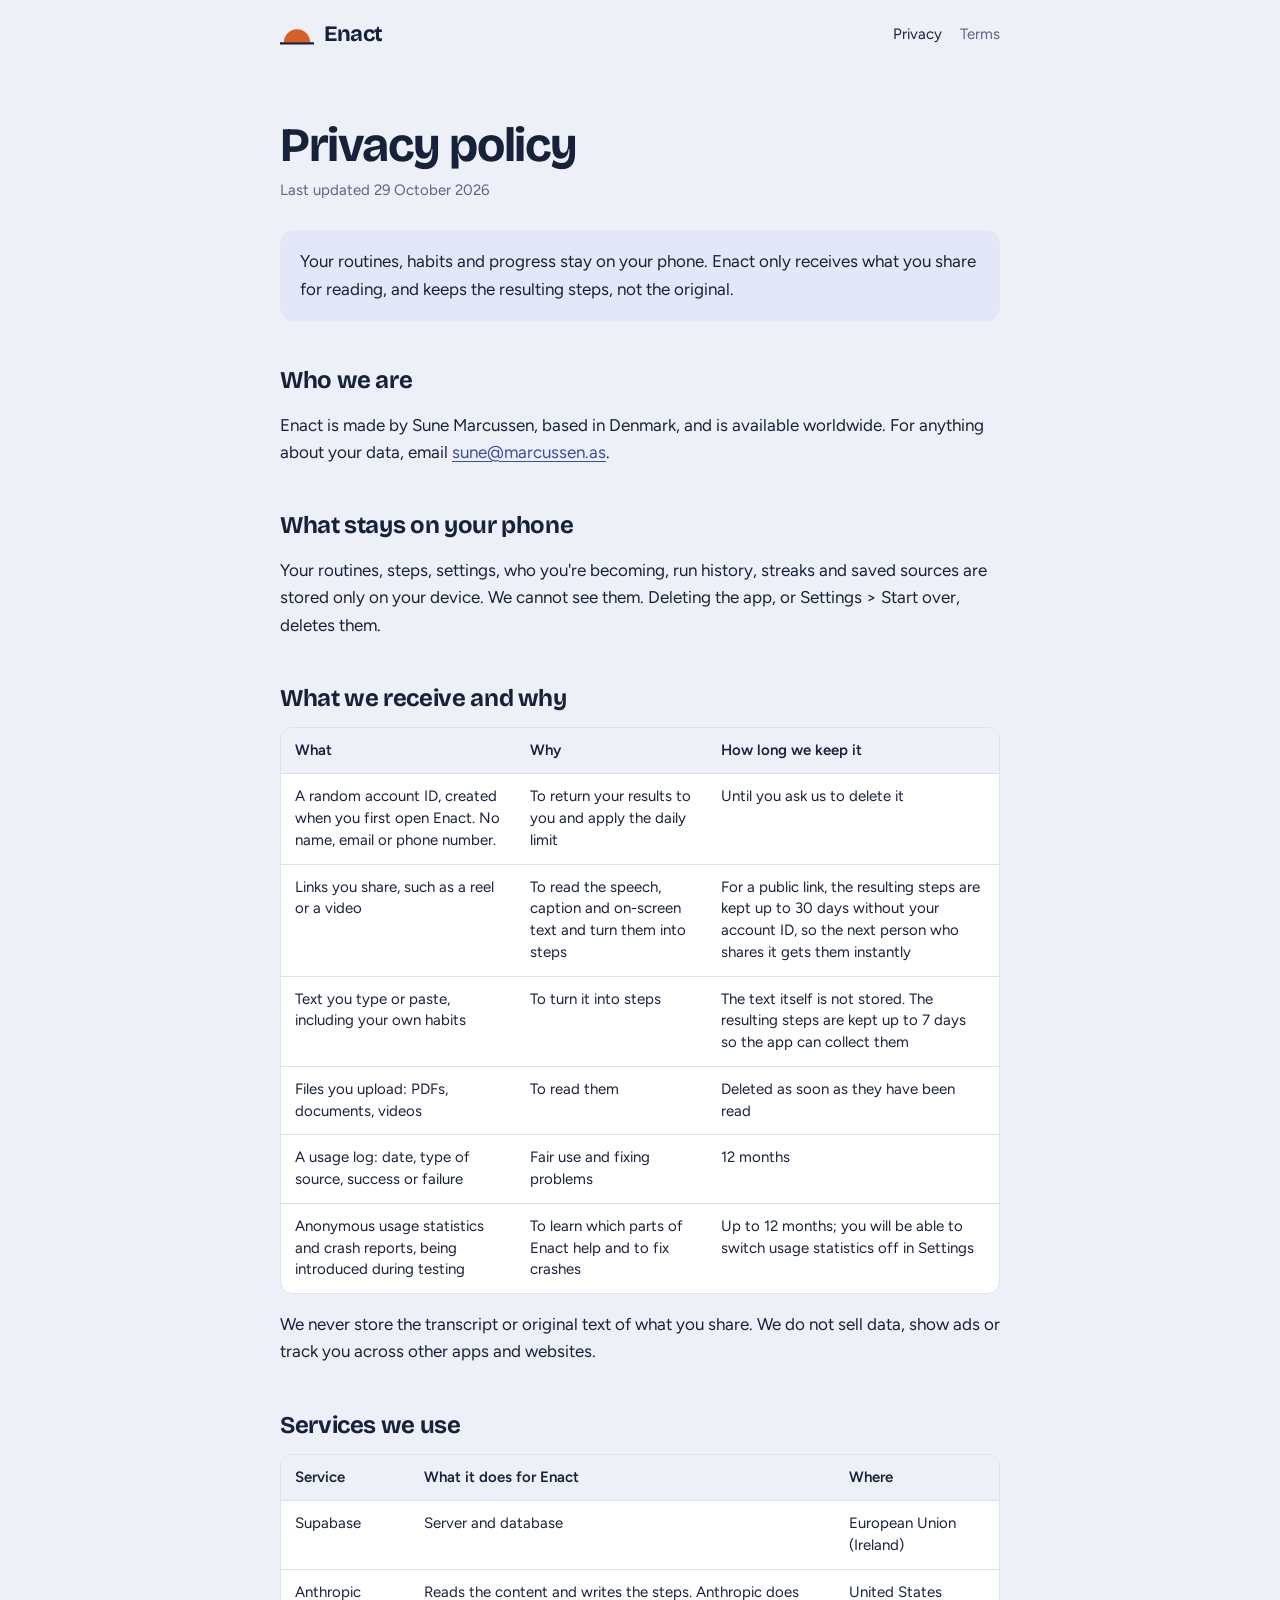
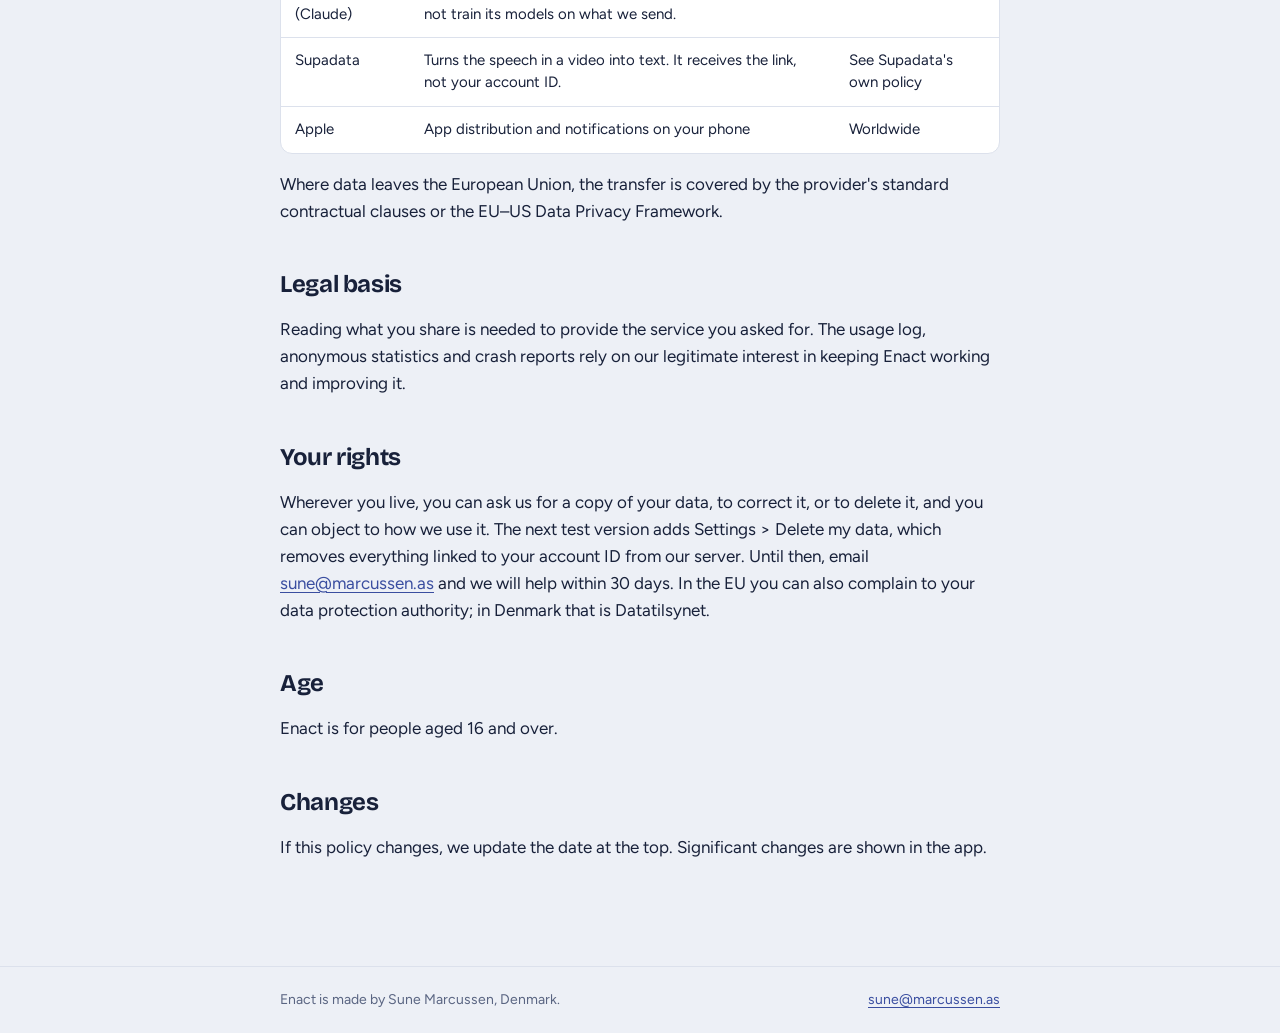
==== privacy/index.html @ b8e7b22b "enact.life: home, privacy policy, terms and health disclaimer Co-Authored-By: Claude Opus 5.5 <norep" ====
<!doctype html>
<html lang="en">
<head>
<title>Privacy policy – Enact</title>
<meta name="description" content="How Enact handles your data: routines stay on your phone.">
<meta charset="utf-8">
<meta name="viewport" content="width=device-width, initial-scale=1">
<link rel="preconnect" href="https://fonts.googleapis.com">
<link rel="preconnect" href="https://fonts.gstatic.com" crossorigin>
<link href="https://fonts.googleapis.com/css2?family=Bricolage+Grotesque:opsz,wght@12..96,700&family=Figtree:wght@400;600&display=swap" rel="stylesheet">
<link rel="stylesheet" href="/style.css">
<link rel="icon" href="data:image/svg+xml,%3Csvg xmlns='http://www.w3.org/2000/svg' viewBox='0 0 36 36'%3E%3Cpath d='M4 26a14 14 0 0 1 28 0Z' fill='%23D95F25'/%3E%3Cpath d='M0 27h36' stroke='%2318213A' stroke-width='2.4'/%3E%3C/svg%3E">
</head>
<body>
<header class="bar">
  <a class="brand" href="/" aria-label="Enact home"><svg viewBox="0 0 36 22" aria-hidden="true"><path d="M4 20 A14 14 0 0 1 32 20 Z" fill="var(--sun)"/><path d="M0 21 H36" stroke="var(--ink)" stroke-width="2.4" stroke-linecap="round"/></svg>Enact</a>
  <nav><a href="/privacy/" aria-current="page">Privacy</a><a href="/terms/">Terms</a></nav>
</header>
<main class="doc">
  <h1>Privacy policy</h1>
  <p class="updated">Last updated 29 October 2026</p>
  <div class="short"><p>Your routines, habits and progress stay on your phone. Enact only receives what you share for reading, and keeps the resulting steps, not the original.</p></div>

  <h2>Who we are</h2>
  <p>Enact is made by Sune Marcussen, based in Denmark, and is available worldwide. For anything about your data, email <a href="mailto:sune@marcussen.as">sune@marcussen.as</a>.</p>

  <h2>What stays on your phone</h2>
  <p>Your routines, steps, settings, who you're becoming, run history, streaks and saved sources are stored only on your device. We cannot see them. Deleting the app, or Settings &gt; Start over, deletes them.</p>

  <h2>What we receive and why</h2>
  <div class="table"><table>
    <thead><tr><th scope="col">What</th><th scope="col">Why</th><th scope="col">How long we keep it</th></tr></thead>
    <tbody>
      <tr><td>A random account ID, created when you first open Enact. No name, email or phone number.</td><td data-label="Why">To return your results to you and apply the daily limit</td><td data-label="How long we keep it">Until you ask us to delete it</td></tr>
      <tr><td>Links you share, such as a reel or a video</td><td data-label="Why">To read the speech, caption and on-screen text and turn them into steps</td><td data-label="How long we keep it">For a public link, the resulting steps are kept up to 30 days without your account ID, so the next person who shares it gets them instantly</td></tr>
      <tr><td>Text you type or paste, including your own habits</td><td data-label="Why">To turn it into steps</td><td data-label="How long we keep it">The text itself is not stored. The resulting steps are kept up to 7 days so the app can collect them</td></tr>
      <tr><td>Files you upload: PDFs, documents, videos</td><td data-label="Why">To read them</td><td data-label="How long we keep it">Deleted as soon as they have been read</td></tr>
      <tr><td>A usage log: date, type of source, success or failure</td><td data-label="Why">Fair use and fixing problems</td><td data-label="How long we keep it">12 months</td></tr>
      <tr><td>Anonymous usage statistics and crash reports, being introduced during testing</td><td data-label="Why">To learn which parts of Enact help and to fix crashes</td><td data-label="How long we keep it">Up to 12 months; you will be able to switch usage statistics off in Settings</td></tr>
    </tbody>
  </table></div>
  <p>We never store the transcript or original text of what you share. We do not sell data, show ads or track you across other apps and websites.</p>

  <h2>Services we use</h2>
  <div class="table"><table>
    <thead><tr><th scope="col">Service</th><th scope="col">What it does for Enact</th><th scope="col">Where</th></tr></thead>
    <tbody>
      <tr><td>Supabase</td><td data-label="What it does for Enact">Server and database</td><td data-label="Where">European Union (Ireland)</td></tr>
      <tr><td>Anthropic (Claude)</td><td data-label="What it does for Enact">Reads the content and writes the steps. Anthropic does not train its models on what we send.</td><td data-label="Where">United States</td></tr>
      <tr><td>Supadata</td><td data-label="What it does for Enact">Turns the speech in a video into text. It receives the link, not your account ID.</td><td data-label="Where">See Supadata's own policy</td></tr>
      <tr><td>Apple</td><td data-label="What it does for Enact">App distribution and notifications on your phone</td><td data-label="Where">Worldwide</td></tr>
    </tbody>
  </table></div>
  <p>Where data leaves the European Union, the transfer is covered by the provider's standard contractual clauses or the EU&ndash;US Data Privacy Framework.</p>

  <h2>Legal basis</h2>
  <p>Reading what you share is needed to provide the service you asked for. The usage log, anonymous statistics and crash reports rely on our legitimate interest in keeping Enact working and improving it.</p>

  <h2>Your rights</h2>
  <p>Wherever you live, you can ask us for a copy of your data, to correct it, or to delete it, and you can object to how we use it. The next test version adds Settings &gt; Delete my data, which removes everything linked to your account ID from our server. Until then, email <a href="mailto:sune@marcussen.as">sune@marcussen.as</a> and we will help within 30 days. In the EU you can also complain to your data protection authority; in Denmark that is Datatilsynet.</p>

  <h2>Age</h2>
  <p>Enact is for people aged 16 and over.</p>

  <h2>Changes</h2>
  <p>If this policy changes, we update the date at the top. Significant changes are shown in the app.</p>
</main>
<footer><div class="bar"><span>Enact is made by Sune Marcussen, Denmark.</span><a href="mailto:sune@marcussen.as">sune@marcussen.as</a></div></footer>
</body>
</html>
---- style.css ----
/* enact.life: the app's own palette, "the hour before sunrise". */
:root {
  --bg: #EDF0F6; --surface: #FFFFFF; --ink: #18213A; --muted: #5A6582; --line: #DCE1EC;
  --sun: #D95F25; --dawn: #3A4EA0; --dawn-soft: #E3E7F7;
  --display: "Bricolage Grotesque", system-ui, sans-serif;
  --body: "Figtree", system-ui, sans-serif;
  color-scheme: light dark;
}
@media (prefers-color-scheme: dark) {
  :root {
    --bg: #0E1322; --surface: #171E33; --ink: #E7EBF5; --muted: #99A3BF; --line: #28314F;
    --sun: #F08A55; --dawn: #94A4EC; --dawn-soft: #232C4E;
  }
}
* { box-sizing: border-box; }
html { -webkit-text-size-adjust: 100%; }
body { margin: 0; background: var(--bg); color: var(--ink); font: 17px/1.6 var(--body); }
a { color: var(--dawn); text-underline-offset: 3px; }
a:focus-visible { outline: 2px solid var(--sun); outline-offset: 3px; border-radius: 2px; }

.bar { max-width: 760px; margin: 0 auto; padding: 22px 20px; display: flex; align-items: center; justify-content: space-between; }
.brand { display: flex; align-items: center; gap: 10px; color: var(--ink); text-decoration: none; font: 700 22px/1 var(--display); letter-spacing: -0.02em; }
.brand svg { width: 34px; height: 22px; }
.bar nav { display: flex; gap: 18px; font-size: 15px; }
.bar nav a { color: var(--muted); text-decoration: none; }
.bar nav a:hover, .bar nav a[aria-current] { color: var(--ink); }

/* Home: the sun on the horizon is the page. */
.hero { max-width: 760px; margin: 0 auto; padding: clamp(64px, 14vh, 140px) 20px 48px; }
.hero h1 { font: 700 clamp(44px, 9vw, 84px)/0.98 var(--display); letter-spacing: -0.04em; margin: 0 0 18px; max-width: 11ch; }
.hero p { font-size: 20px; color: var(--muted); max-width: 34ch; margin: 0; }
.horizon { position: relative; height: 150px; margin: 0 auto; max-width: 760px; overflow: hidden; }
.horizon .sun { position: absolute; left: 20px; bottom: -110px; width: 220px; height: 220px; border-radius: 50%; background: var(--sun);
  animation: rise 1.6s cubic-bezier(.2,.7,.2,1) both; }
.horizon .line { position: absolute; left: 0; right: 0; bottom: 0; height: 3px; background: var(--ink); }
@keyframes rise { from { transform: translateY(70px); } to { transform: translateY(0); } }
@media (prefers-reduced-motion: reduce) { .horizon .sun { animation: none; } }

.how { max-width: 760px; margin: 0 auto; padding: 56px 20px 24px; display: grid; gap: 28px; grid-template-columns: repeat(3, 1fr); counter-reset: step; }
.how li { list-style: none; counter-increment: step; }
.how li::before { content: counter(step); display: block; font: 700 40px/1 var(--display); color: var(--sun); margin-bottom: 8px; }
.how h2 { font: 700 21px/1.2 var(--display); margin: 0 0 6px; letter-spacing: -0.01em; }
.how p { margin: 0; color: var(--muted); font-size: 16px; }
.note { max-width: 760px; margin: 0 auto; padding: 24px 20px 72px; color: var(--muted); font-size: 16px; }
@media (max-width: 640px) { .how { grid-template-columns: 1fr; } }

/* Legal pages: one readable column. */
.doc { max-width: 760px; margin: 0 auto; padding: 24px 20px 88px; }
.doc h1 { font: 700 clamp(34px, 6vw, 48px)/1.05 var(--display); letter-spacing: -0.03em; margin: 28px 0 8px; }
.doc .updated { color: var(--muted); margin: 0 0 28px; font-size: 15px; }
.doc .short { background: var(--dawn-soft); border-radius: 14px; padding: 18px 20px; margin: 0 0 36px; }
.doc .short p { margin: 0; }
.doc h2 { font: 700 24px/1.25 var(--display); letter-spacing: -0.015em; margin: 44px 0 10px; }
.doc h3 { font: 600 18px/1.3 var(--body); margin: 28px 0 6px; }
.doc p, .doc li { max-width: 68ch; }
.doc ol, .doc ul { padding-left: 1.3em; }
.doc li { margin: 0 0 8px; }
.table { overflow-x: auto; margin: 14px 0 8px; border: 1px solid var(--line); border-radius: 12px; background: var(--surface); }
table { border-collapse: collapse; width: 100%; font-size: 15px; line-height: 1.45; }
th, td { text-align: left; vertical-align: top; padding: 12px 14px; border-bottom: 1px solid var(--line); }
th { font-weight: 600; background: var(--bg); }
tr:last-child td { border-bottom: 0; }
footer { border-top: 1px solid var(--line); }
footer .bar { font-size: 14px; color: var(--muted); }

/* On a phone, each table row becomes a small stacked block instead of three squeezed columns. */
@media (max-width: 560px) {
  .table thead { display: none; }
  .table tr { display: block; padding: 14px 16px; border-bottom: 1px solid var(--line); }
  .table tr:last-child { border-bottom: 0; }
  .table td { display: block; padding: 0; border: 0; }
  .table td:first-child { font-weight: 600; margin-bottom: 6px; }
  .table td + td { color: var(--muted); margin-top: 4px; }
  .table td[data-label]::before { content: attr(data-label) ": "; color: var(--ink); font-weight: 600; }
}
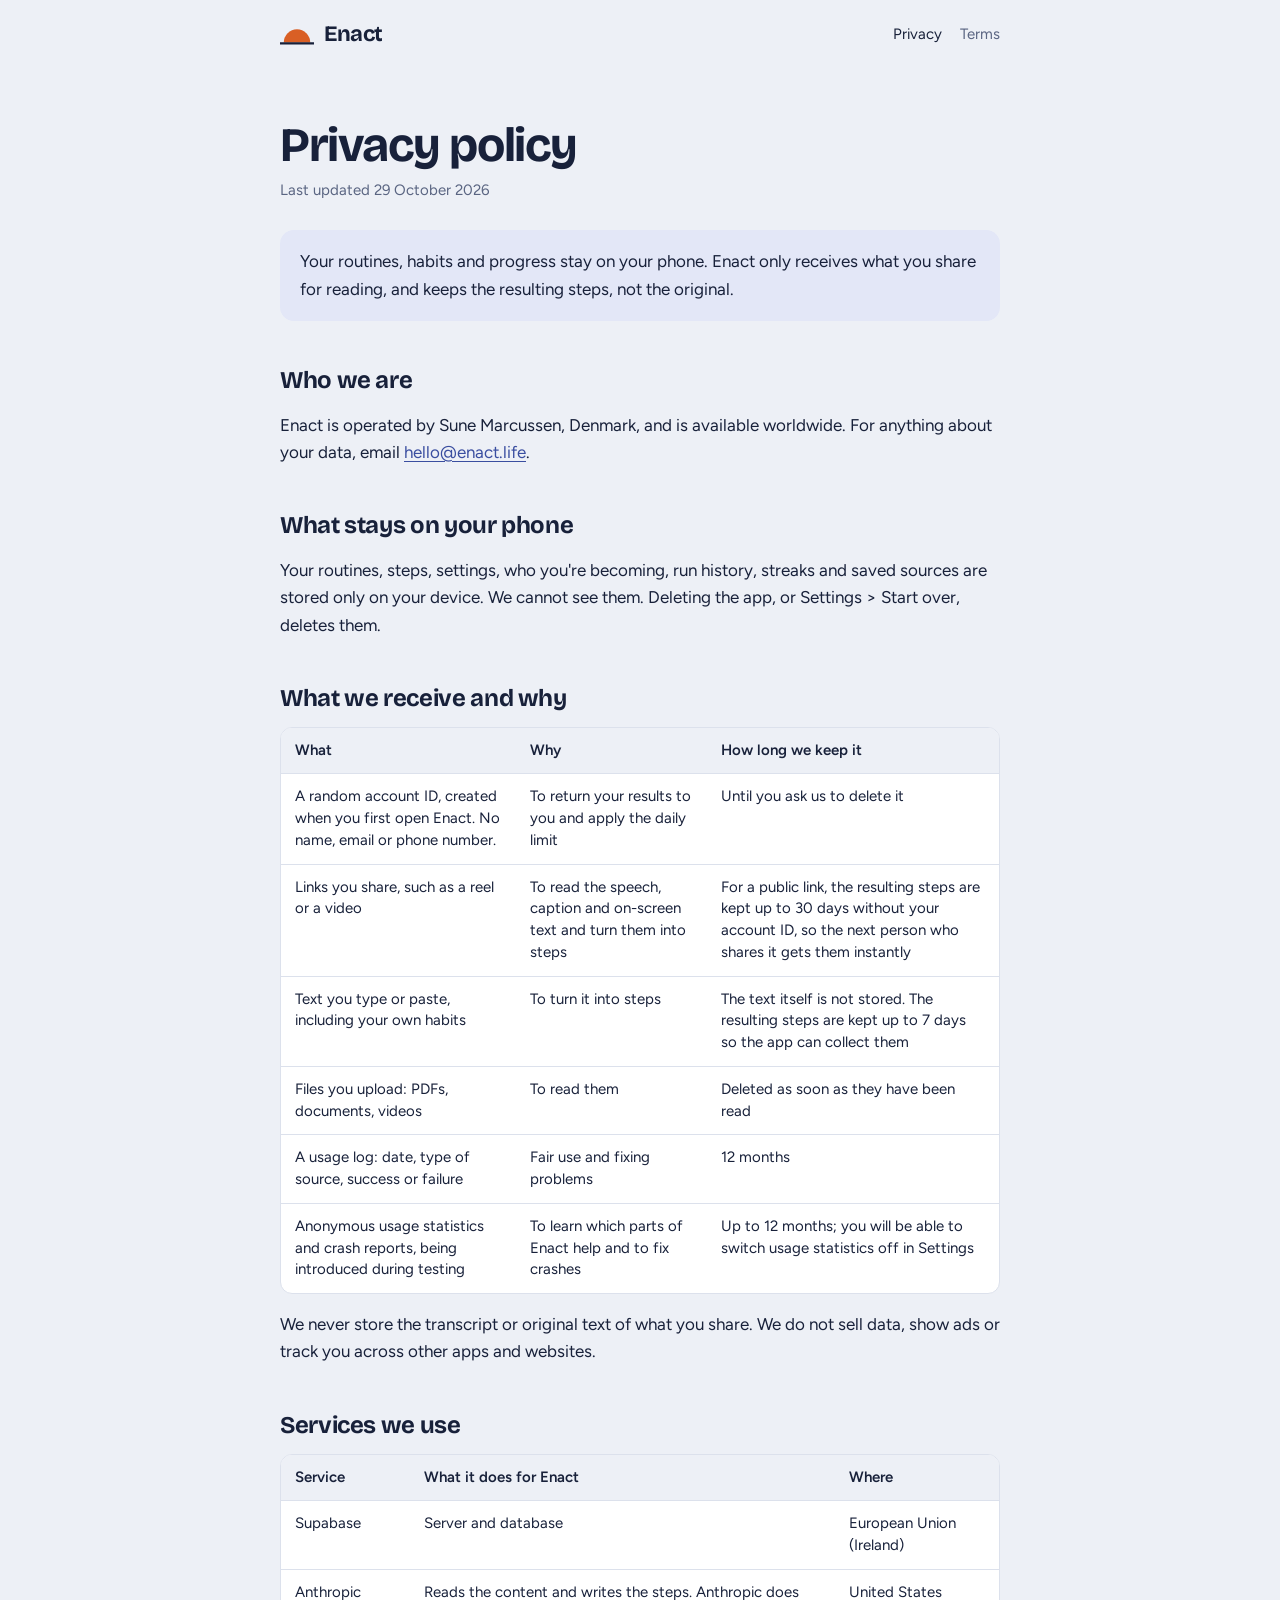
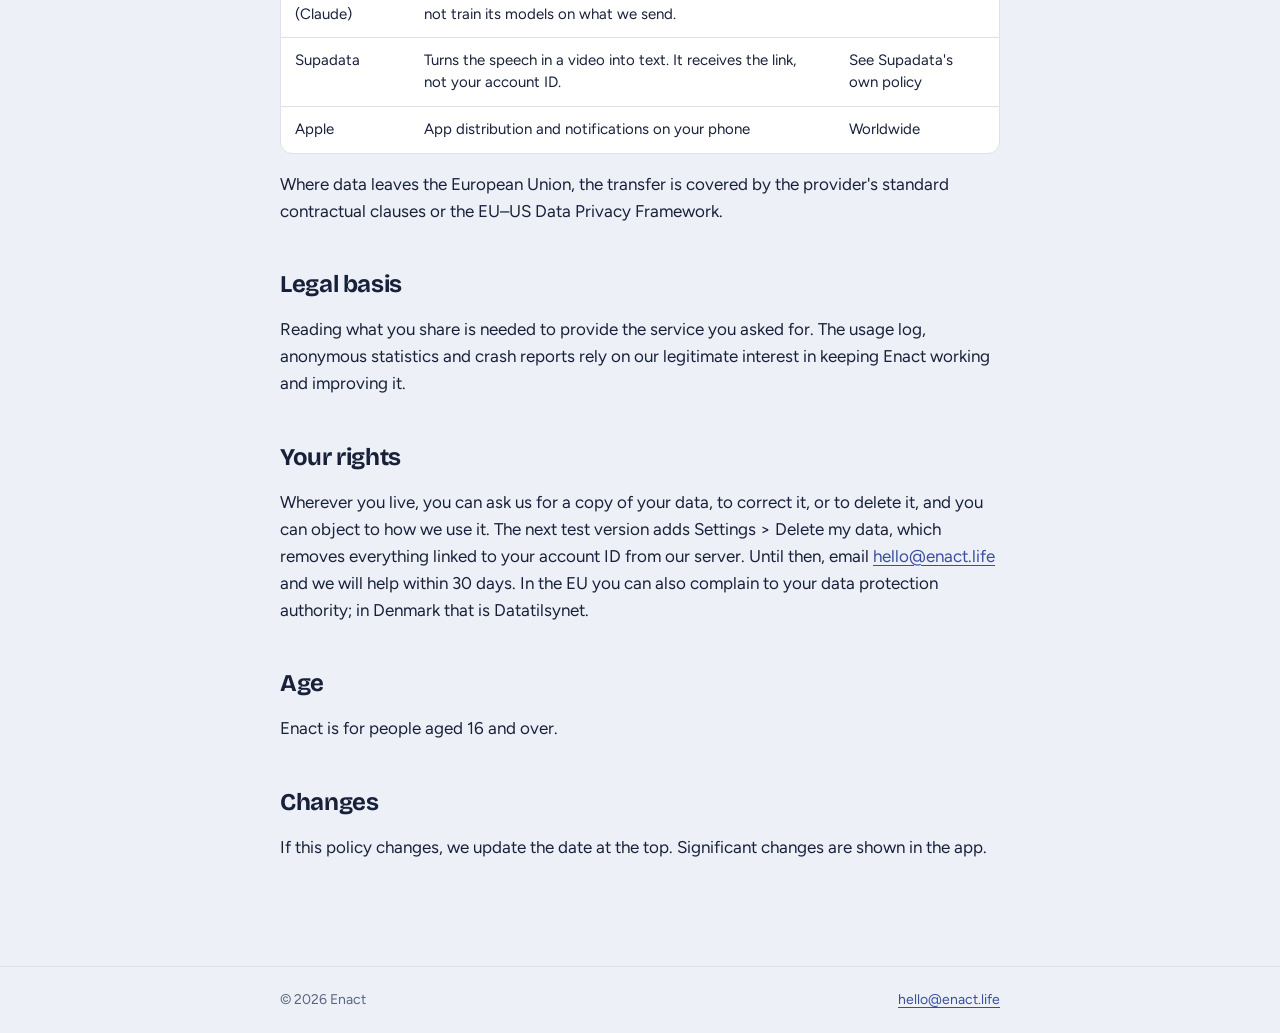
==== commit 5cc270df: "Use hello@enact.life; name only once, in the privacy policy Co-Authored-By: Claude Opus 5.5 <noreply" ====
--- a/privacy/index.html
+++ b/privacy/index.html
@@ -22,7 +22,7 @@
   <div class="short"><p>Your routines, habits and progress stay on your phone. Enact only receives what you share for reading, and keeps the resulting steps, not the original.</p></div>
 
   <h2>Who we are</h2>
-  <p>Enact is made by Sune Marcussen, based in Denmark, and is available worldwide. For anything about your data, email <a href="mailto:sune@marcussen.as">sune@marcussen.as</a>.</p>
+  <p>Enact is operated by Sune Marcussen, Denmark, and is available worldwide. For anything about your data, email <a href="mailto:hello@enact.life">hello@enact.life</a>.</p>
 
   <h2>What stays on your phone</h2>
   <p>Your routines, steps, settings, who you're becoming, run history, streaks and saved sources are stored only on your device. We cannot see them. Deleting the app, or Settings &gt; Start over, deletes them.</p>
@@ -57,7 +57,7 @@
   <p>Reading what you share is needed to provide the service you asked for. The usage log, anonymous statistics and crash reports rely on our legitimate interest in keeping Enact working and improving it.</p>
 
   <h2>Your rights</h2>
-  <p>Wherever you live, you can ask us for a copy of your data, to correct it, or to delete it, and you can object to how we use it. The next test version adds Settings &gt; Delete my data, which removes everything linked to your account ID from our server. Until then, email <a href="mailto:sune@marcussen.as">sune@marcussen.as</a> and we will help within 30 days. In the EU you can also complain to your data protection authority; in Denmark that is Datatilsynet.</p>
+  <p>Wherever you live, you can ask us for a copy of your data, to correct it, or to delete it, and you can object to how we use it. The next test version adds Settings &gt; Delete my data, which removes everything linked to your account ID from our server. Until then, email <a href="mailto:hello@enact.life">hello@enact.life</a> and we will help within 30 days. In the EU you can also complain to your data protection authority; in Denmark that is Datatilsynet.</p>
 
   <h2>Age</h2>
   <p>Enact is for people aged 16 and over.</p>
@@ -65,6 +65,6 @@
   <h2>Changes</h2>
   <p>If this policy changes, we update the date at the top. Significant changes are shown in the app.</p>
 </main>
-<footer><div class="bar"><span>Enact is made by Sune Marcussen, Denmark.</span><a href="mailto:sune@marcussen.as">sune@marcussen.as</a></div></footer>
+<footer><div class="bar"><span>&copy; 2026 Enact</span><a href="mailto:hello@enact.life">hello@enact.life</a></div></footer>
 </body>
 </html>
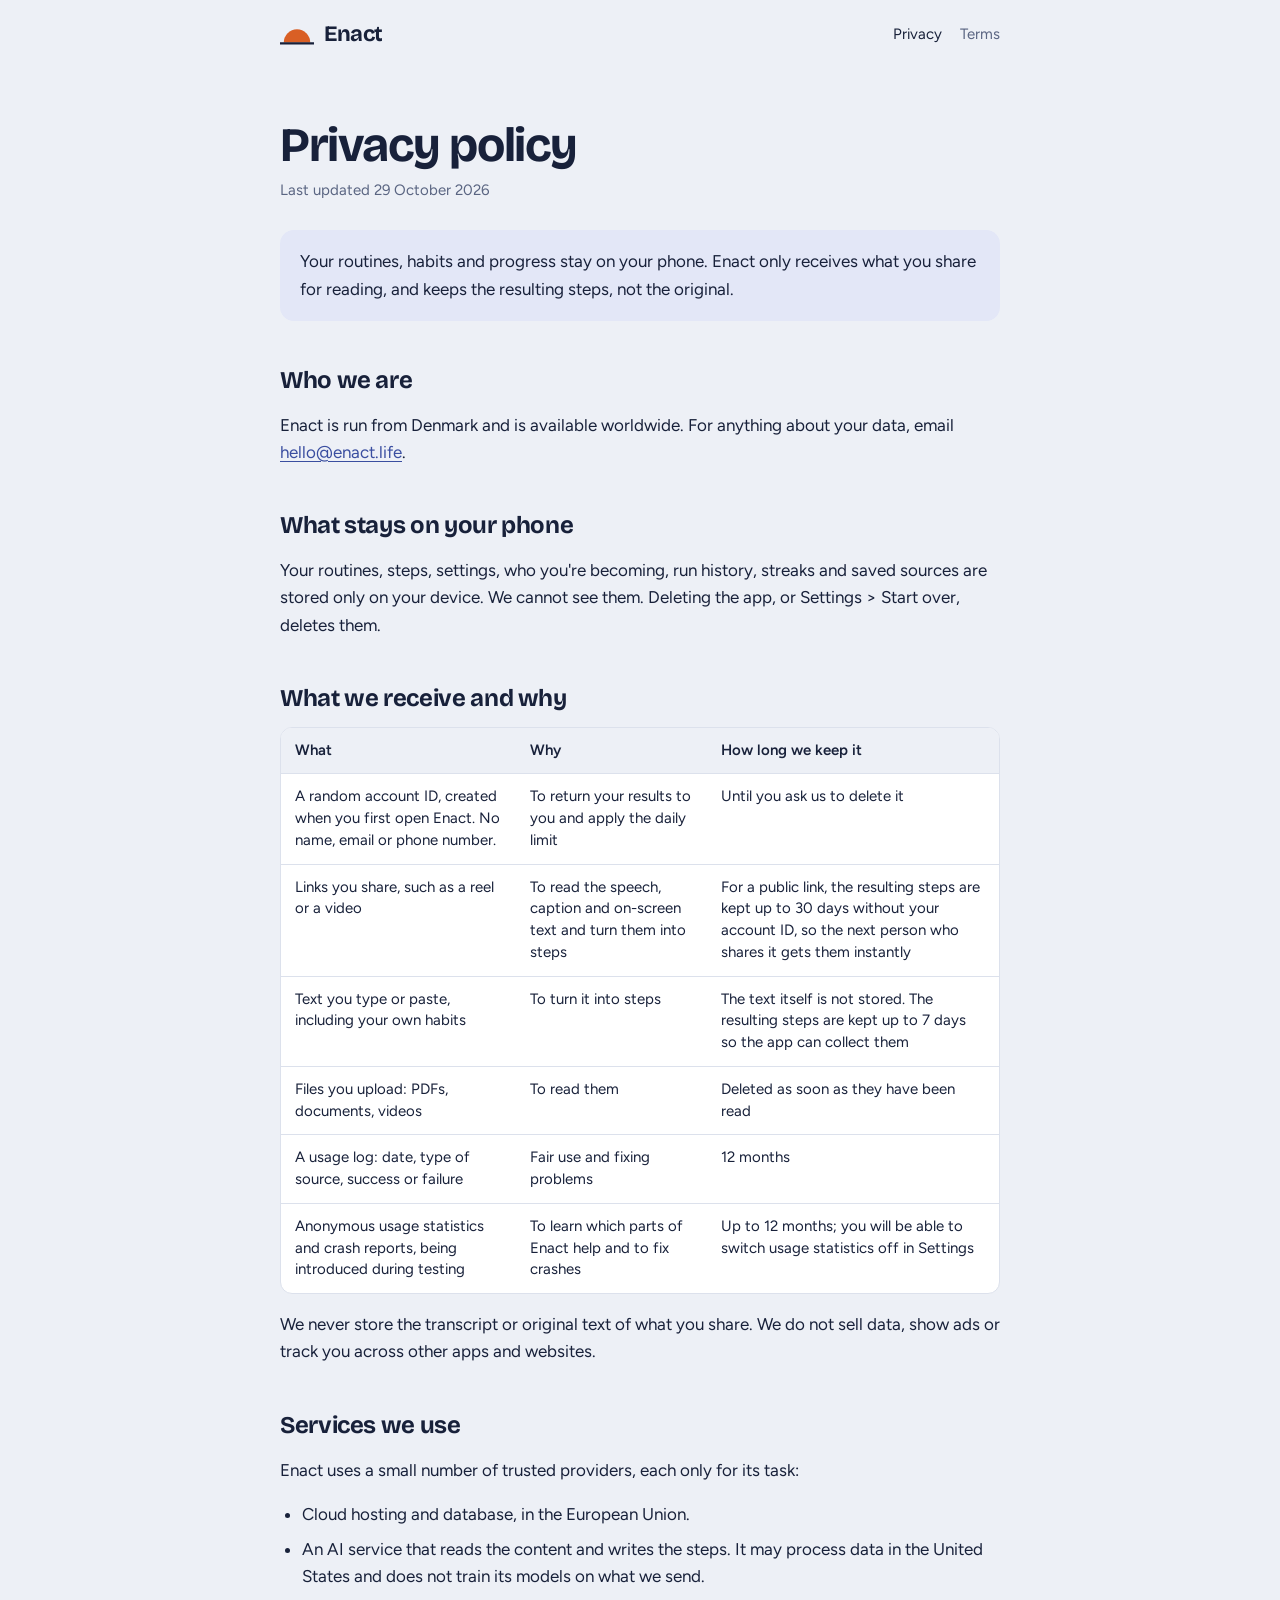
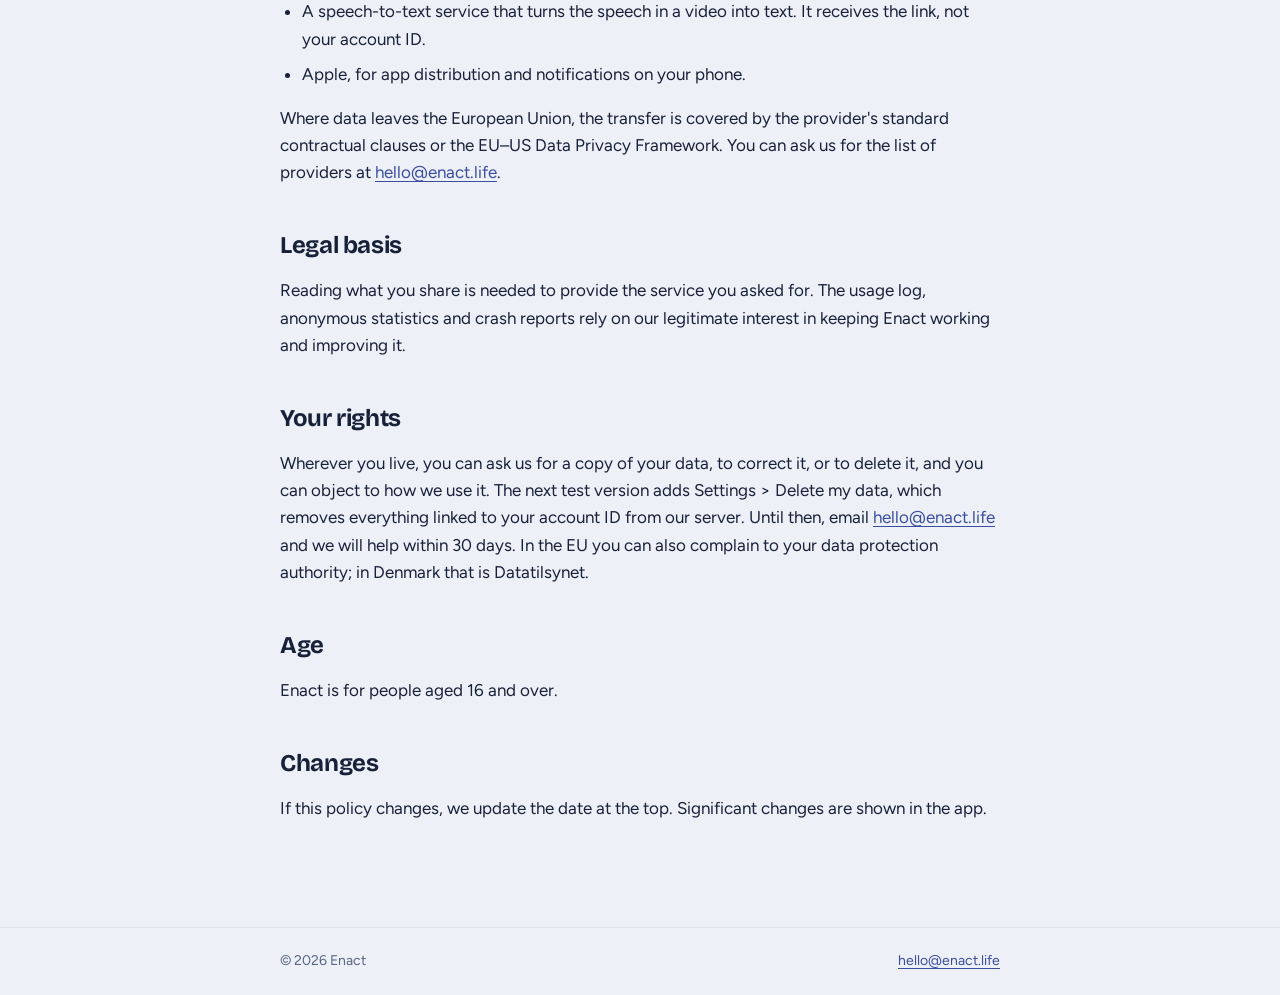
==== commit c563d23d: "Privacy: no personal name, providers described by role Co-Authored-By: Claude Opus 5.5 <noreply@anth" ====
--- a/privacy/index.html
+++ b/privacy/index.html
@@ -22,7 +22,7 @@
   <div class="short"><p>Your routines, habits and progress stay on your phone. Enact only receives what you share for reading, and keeps the resulting steps, not the original.</p></div>
 
   <h2>Who we are</h2>
-  <p>Enact is operated by Sune Marcussen, Denmark, and is available worldwide. For anything about your data, email <a href="mailto:hello@enact.life">hello@enact.life</a>.</p>
+  <p>Enact is run from Denmark and is available worldwide. For anything about your data, email <a href="mailto:hello@enact.life">hello@enact.life</a>.</p>
 
   <h2>What stays on your phone</h2>
   <p>Your routines, steps, settings, who you're becoming, run history, streaks and saved sources are stored only on your device. We cannot see them. Deleting the app, or Settings &gt; Start over, deletes them.</p>
@@ -42,16 +42,14 @@
   <p>We never store the transcript or original text of what you share. We do not sell data, show ads or track you across other apps and websites.</p>
 
   <h2>Services we use</h2>
-  <div class="table"><table>
-    <thead><tr><th scope="col">Service</th><th scope="col">What it does for Enact</th><th scope="col">Where</th></tr></thead>
-    <tbody>
-      <tr><td>Supabase</td><td data-label="What it does for Enact">Server and database</td><td data-label="Where">European Union (Ireland)</td></tr>
-      <tr><td>Anthropic (Claude)</td><td data-label="What it does for Enact">Reads the content and writes the steps. Anthropic does not train its models on what we send.</td><td data-label="Where">United States</td></tr>
-      <tr><td>Supadata</td><td data-label="What it does for Enact">Turns the speech in a video into text. It receives the link, not your account ID.</td><td data-label="Where">See Supadata's own policy</td></tr>
-      <tr><td>Apple</td><td data-label="What it does for Enact">App distribution and notifications on your phone</td><td data-label="Where">Worldwide</td></tr>
-    </tbody>
-  </table></div>
-  <p>Where data leaves the European Union, the transfer is covered by the provider's standard contractual clauses or the EU&ndash;US Data Privacy Framework.</p>
+  <p>Enact uses a small number of trusted providers, each only for its task:</p>
+  <ul>
+    <li>Cloud hosting and database, in the European Union.</li>
+    <li>An AI service that reads the content and writes the steps. It may process data in the United States and does not train its models on what we send.</li>
+    <li>A speech-to-text service that turns the speech in a video into text. It receives the link, not your account ID.</li>
+    <li>Apple, for app distribution and notifications on your phone.</li>
+  </ul>
+  <p>Where data leaves the European Union, the transfer is covered by the provider's standard contractual clauses or the EU&ndash;US Data Privacy Framework. You can ask us for the list of providers at <a href="mailto:hello@enact.life">hello@enact.life</a>.</p>
 
   <h2>Legal basis</h2>
   <p>Reading what you share is needed to provide the service you asked for. The usage log, anonymous statistics and crash reports rely on our legitimate interest in keeping Enact working and improving it.</p>
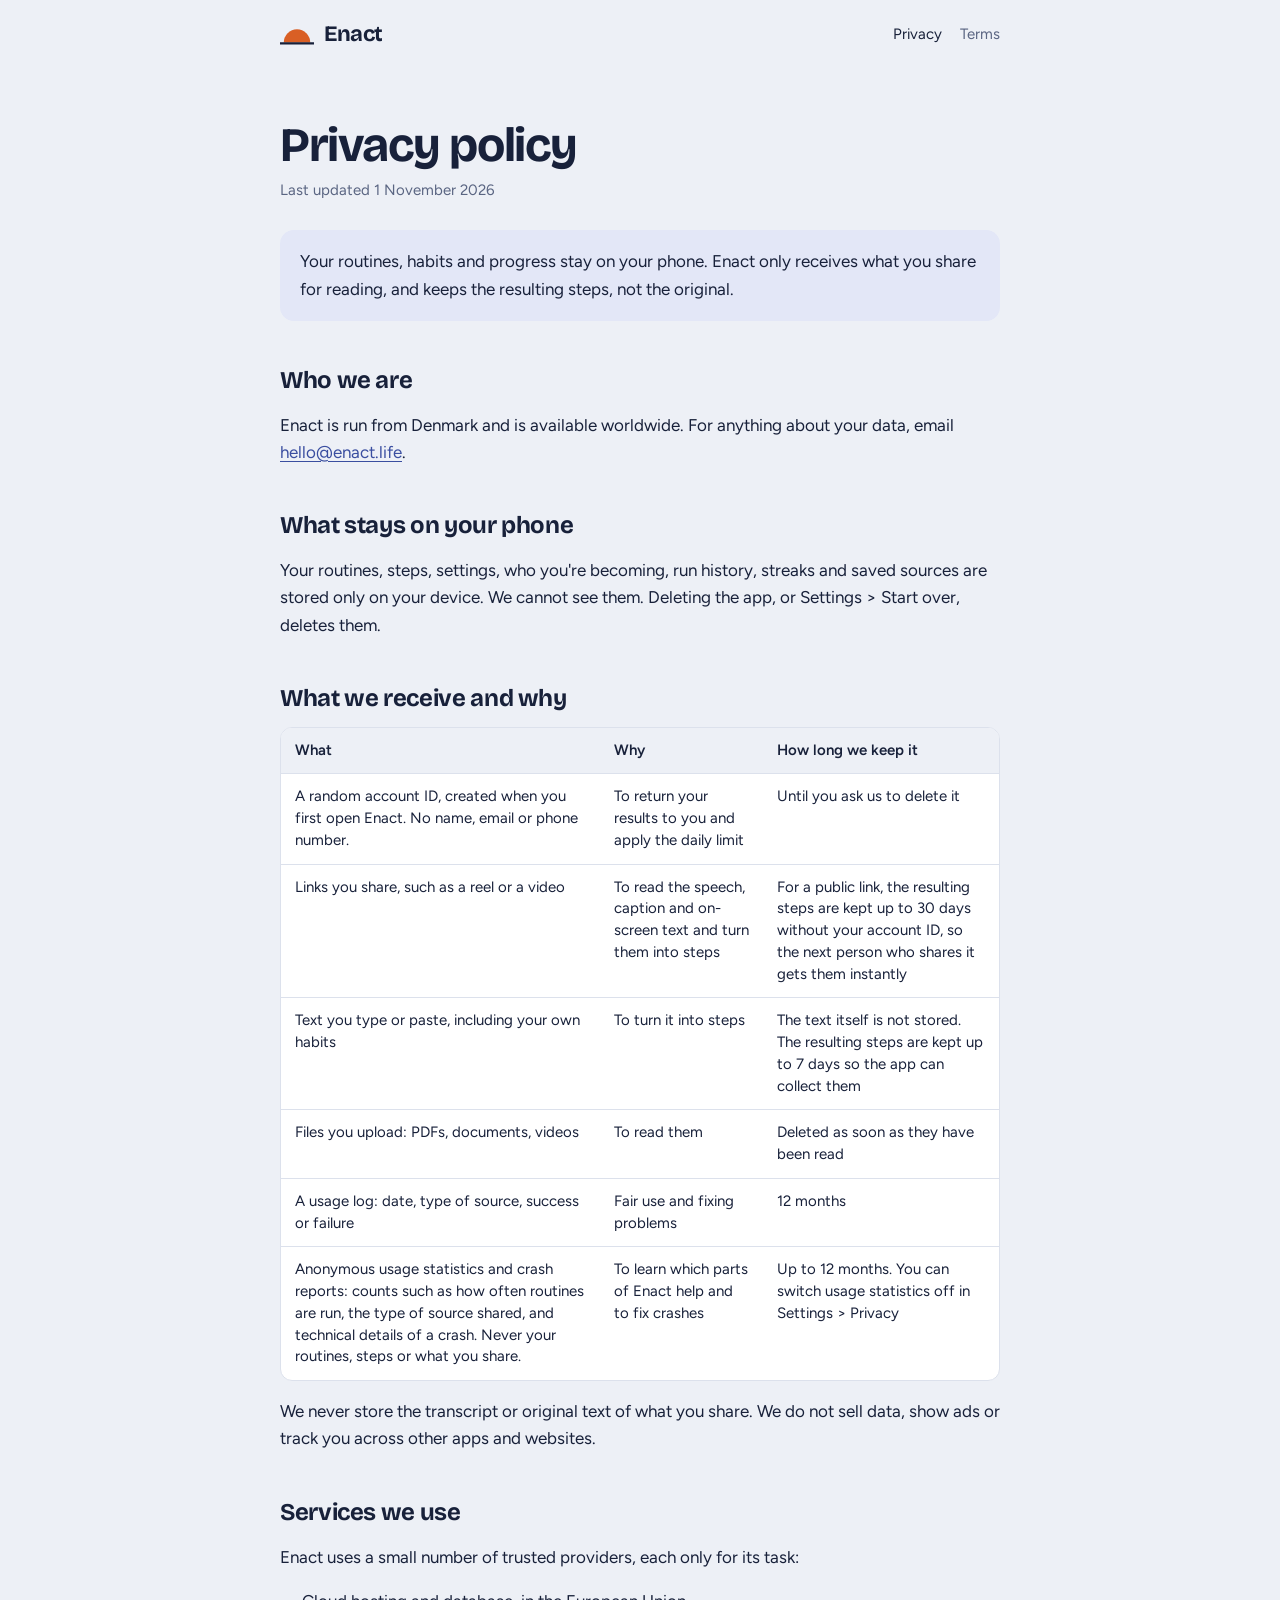
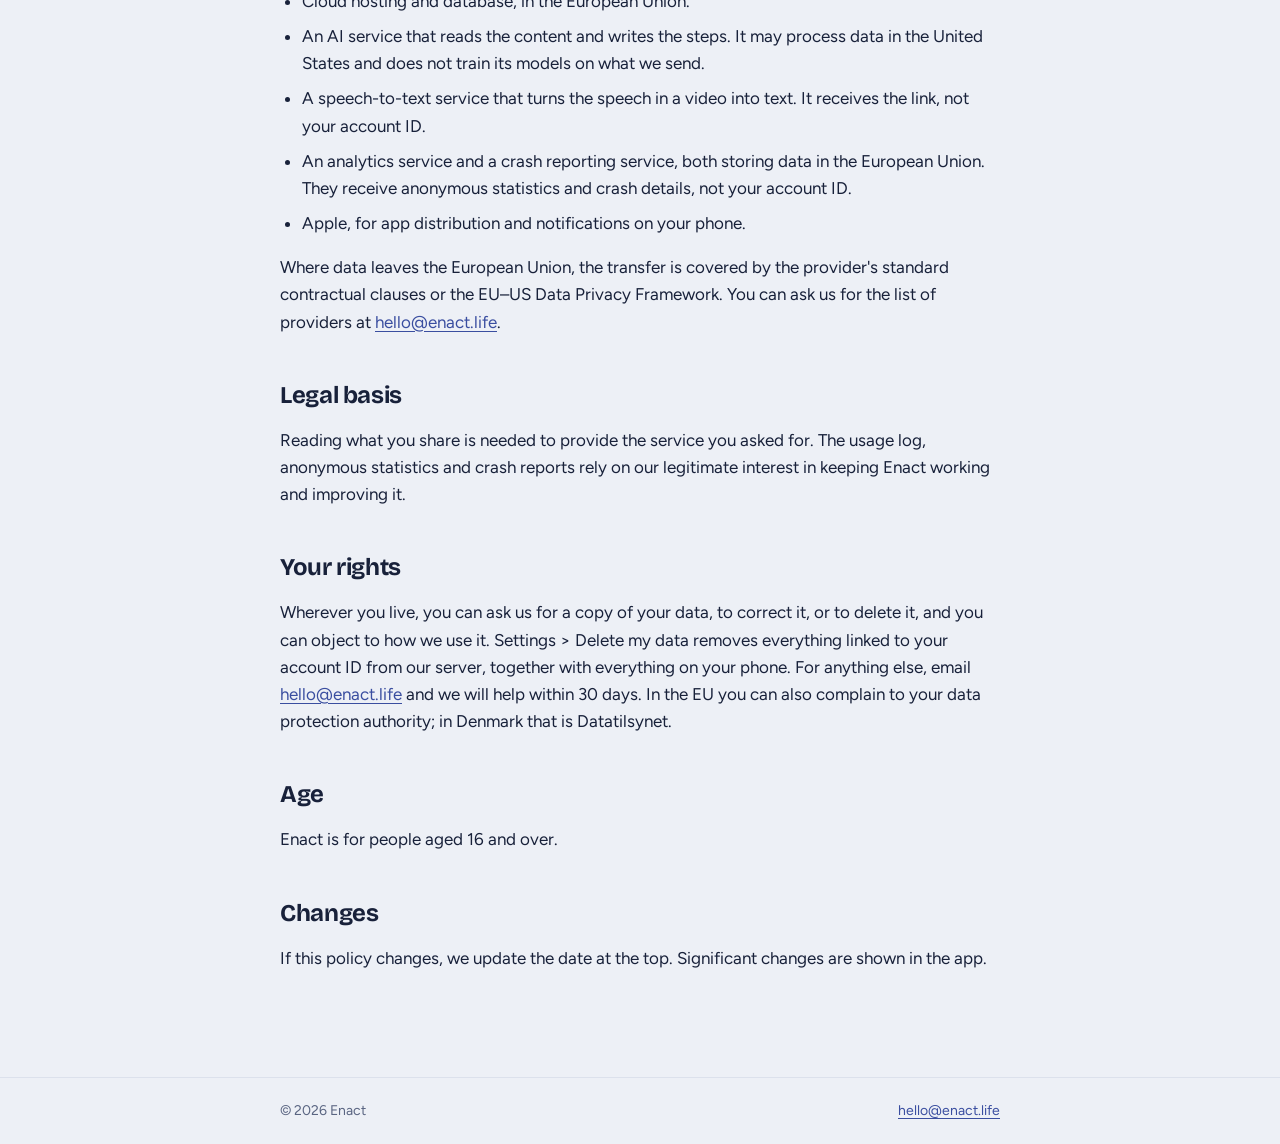
==== commit f112f49e: "Privacy: statistics, crash reports and Delete my data are live Co-Authored-By: Claude Opus 5.5 <nore" ====
--- a/privacy/index.html
+++ b/privacy/index.html
@@ -18,7 +18,7 @@
 </header>
 <main class="doc">
   <h1>Privacy policy</h1>
-  <p class="updated">Last updated 29 October 2026</p>
+  <p class="updated">Last updated 1 November 2026</p>
   <div class="short"><p>Your routines, habits and progress stay on your phone. Enact only receives what you share for reading, and keeps the resulting steps, not the original.</p></div>
 
   <h2>Who we are</h2>
@@ -36,7 +36,7 @@
       <tr><td>Text you type or paste, including your own habits</td><td data-label="Why">To turn it into steps</td><td data-label="How long we keep it">The text itself is not stored. The resulting steps are kept up to 7 days so the app can collect them</td></tr>
       <tr><td>Files you upload: PDFs, documents, videos</td><td data-label="Why">To read them</td><td data-label="How long we keep it">Deleted as soon as they have been read</td></tr>
       <tr><td>A usage log: date, type of source, success or failure</td><td data-label="Why">Fair use and fixing problems</td><td data-label="How long we keep it">12 months</td></tr>
-      <tr><td>Anonymous usage statistics and crash reports, being introduced during testing</td><td data-label="Why">To learn which parts of Enact help and to fix crashes</td><td data-label="How long we keep it">Up to 12 months; you will be able to switch usage statistics off in Settings</td></tr>
+      <tr><td>Anonymous usage statistics and crash reports: counts such as how often routines are run, the type of source shared, and technical details of a crash. Never your routines, steps or what you share.</td><td data-label="Why">To learn which parts of Enact help and to fix crashes</td><td data-label="How long we keep it">Up to 12 months. You can switch usage statistics off in Settings &gt; Privacy</td></tr>
     </tbody>
   </table></div>
   <p>We never store the transcript or original text of what you share. We do not sell data, show ads or track you across other apps and websites.</p>
@@ -47,6 +47,7 @@
     <li>Cloud hosting and database, in the European Union.</li>
     <li>An AI service that reads the content and writes the steps. It may process data in the United States and does not train its models on what we send.</li>
     <li>A speech-to-text service that turns the speech in a video into text. It receives the link, not your account ID.</li>
+    <li>An analytics service and a crash reporting service, both storing data in the European Union. They receive anonymous statistics and crash details, not your account ID.</li>
     <li>Apple, for app distribution and notifications on your phone.</li>
   </ul>
   <p>Where data leaves the European Union, the transfer is covered by the provider's standard contractual clauses or the EU&ndash;US Data Privacy Framework. You can ask us for the list of providers at <a href="mailto:hello@enact.life">hello@enact.life</a>.</p>
@@ -55,7 +56,7 @@
   <p>Reading what you share is needed to provide the service you asked for. The usage log, anonymous statistics and crash reports rely on our legitimate interest in keeping Enact working and improving it.</p>
 
   <h2>Your rights</h2>
-  <p>Wherever you live, you can ask us for a copy of your data, to correct it, or to delete it, and you can object to how we use it. The next test version adds Settings &gt; Delete my data, which removes everything linked to your account ID from our server. Until then, email <a href="mailto:hello@enact.life">hello@enact.life</a> and we will help within 30 days. In the EU you can also complain to your data protection authority; in Denmark that is Datatilsynet.</p>
+  <p>Wherever you live, you can ask us for a copy of your data, to correct it, or to delete it, and you can object to how we use it. Settings &gt; Delete my data removes everything linked to your account ID from our server, together with everything on your phone. For anything else, email <a href="mailto:hello@enact.life">hello@enact.life</a> and we will help within 30 days. In the EU you can also complain to your data protection authority; in Denmark that is Datatilsynet.</p>
 
   <h2>Age</h2>
   <p>Enact is for people aged 16 and over.</p>
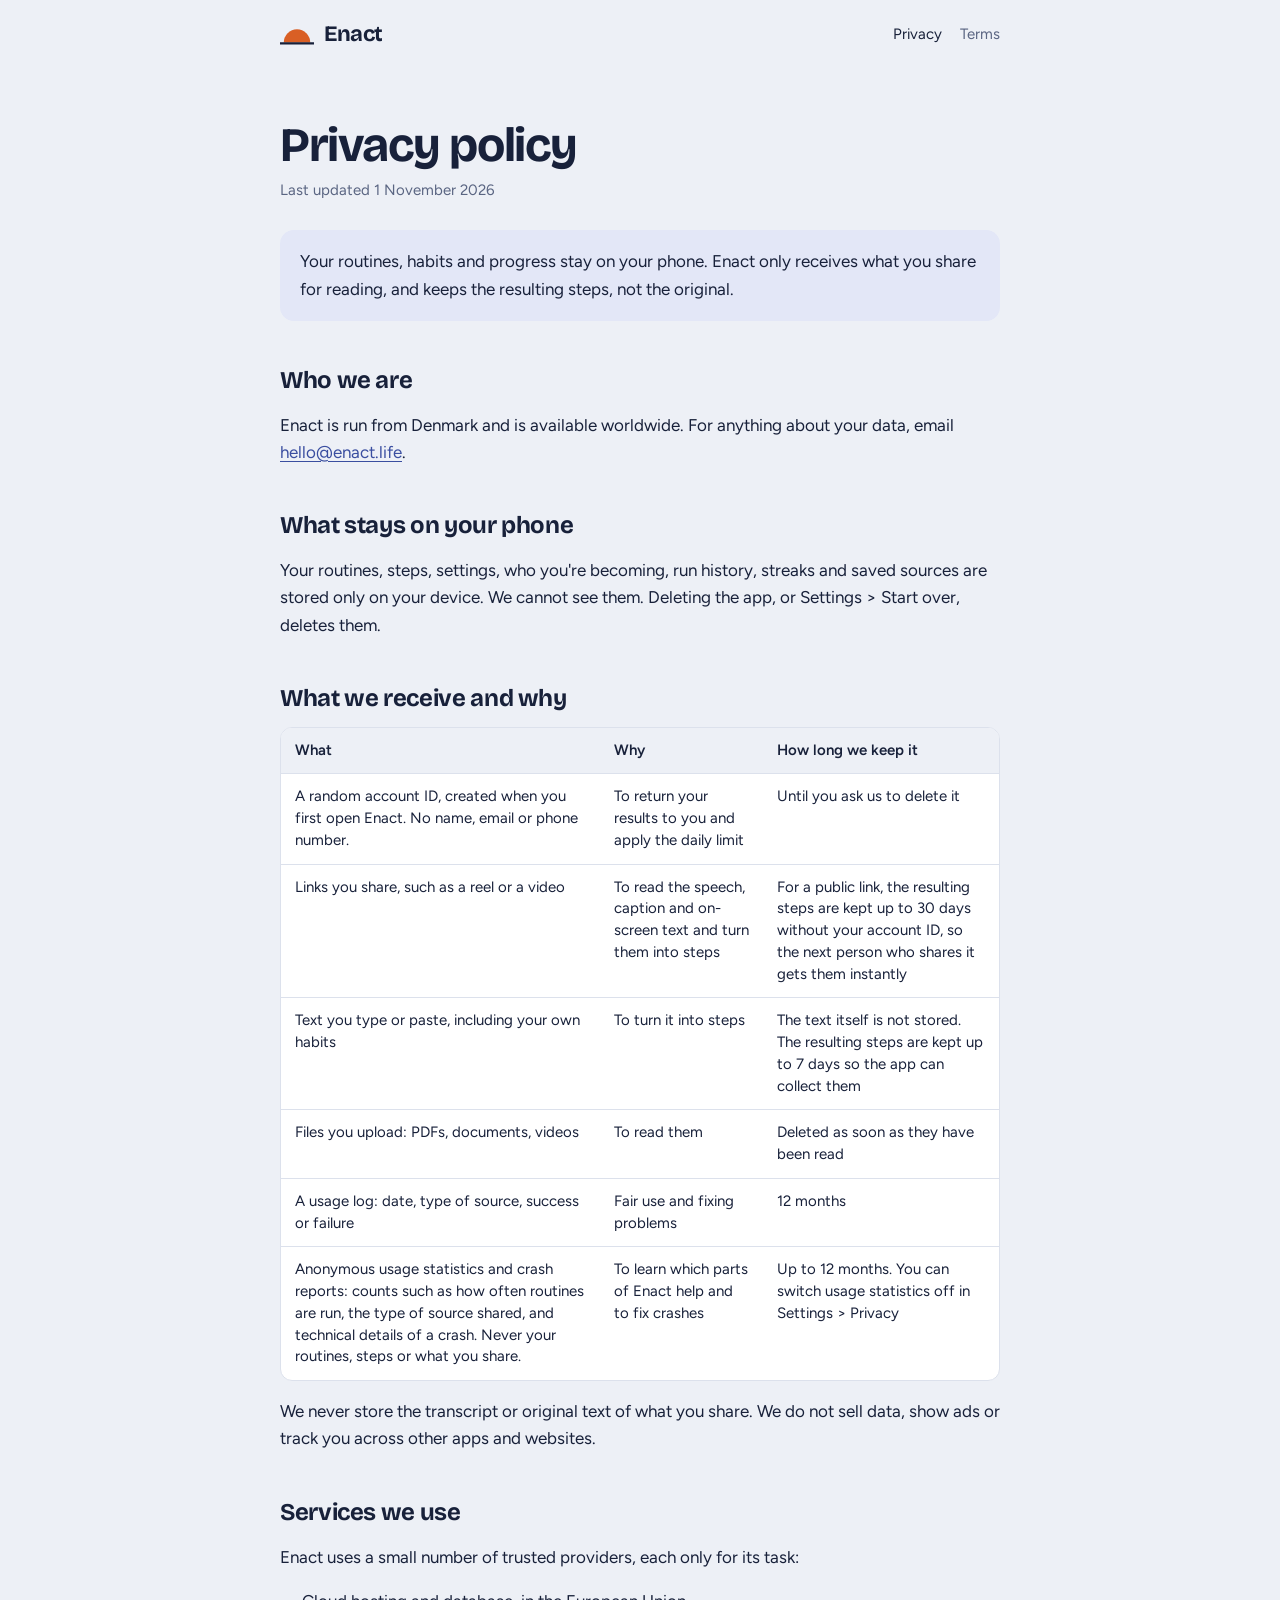
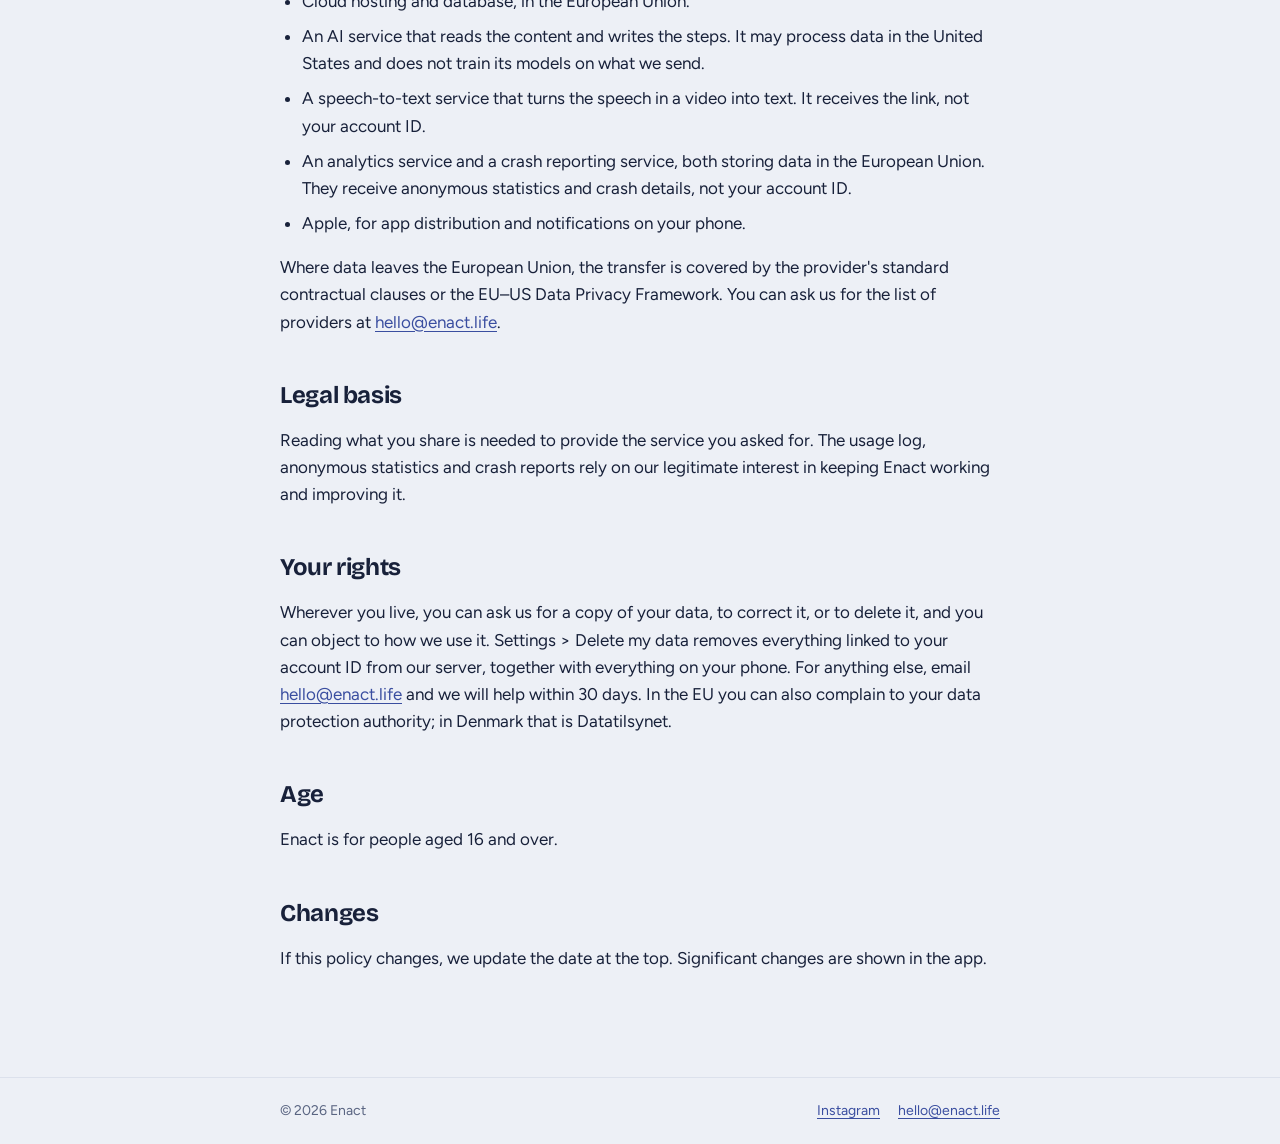
==== commit 57cea26f: "Footer: link to Instagram @enact.life on every page Co-Authored-By: Claude Opus 5.5 <noreply@anthrop" ====
--- a/privacy/index.html
+++ b/privacy/index.html
@@ -64,6 +64,6 @@
   <h2>Changes</h2>
   <p>If this policy changes, we update the date at the top. Significant changes are shown in the app.</p>
 </main>
-<footer><div class="bar"><span>&copy; 2026 Enact</span><a href="mailto:hello@enact.life">hello@enact.life</a></div></footer>
+<footer><div class="bar"><span>&copy; 2026 Enact</span><span class="links"><a href="https://www.instagram.com/enact.life/" rel="me noopener" target="_blank">Instagram</a><a href="mailto:hello@enact.life">hello@enact.life</a></span></div></footer>
 </body>
 </html>
--- a/style.css
+++ b/style.css
@@ -62,6 +62,7 @@
 tr:last-child td { border-bottom: 0; }
 footer { border-top: 1px solid var(--line); }
 footer .bar { font-size: 14px; color: var(--muted); }
+footer .links { display: flex; gap: 18px; flex-wrap: wrap; }
 
 /* On a phone, each table row becomes a small stacked block instead of three squeezed columns. */
 @media (max-width: 560px) {
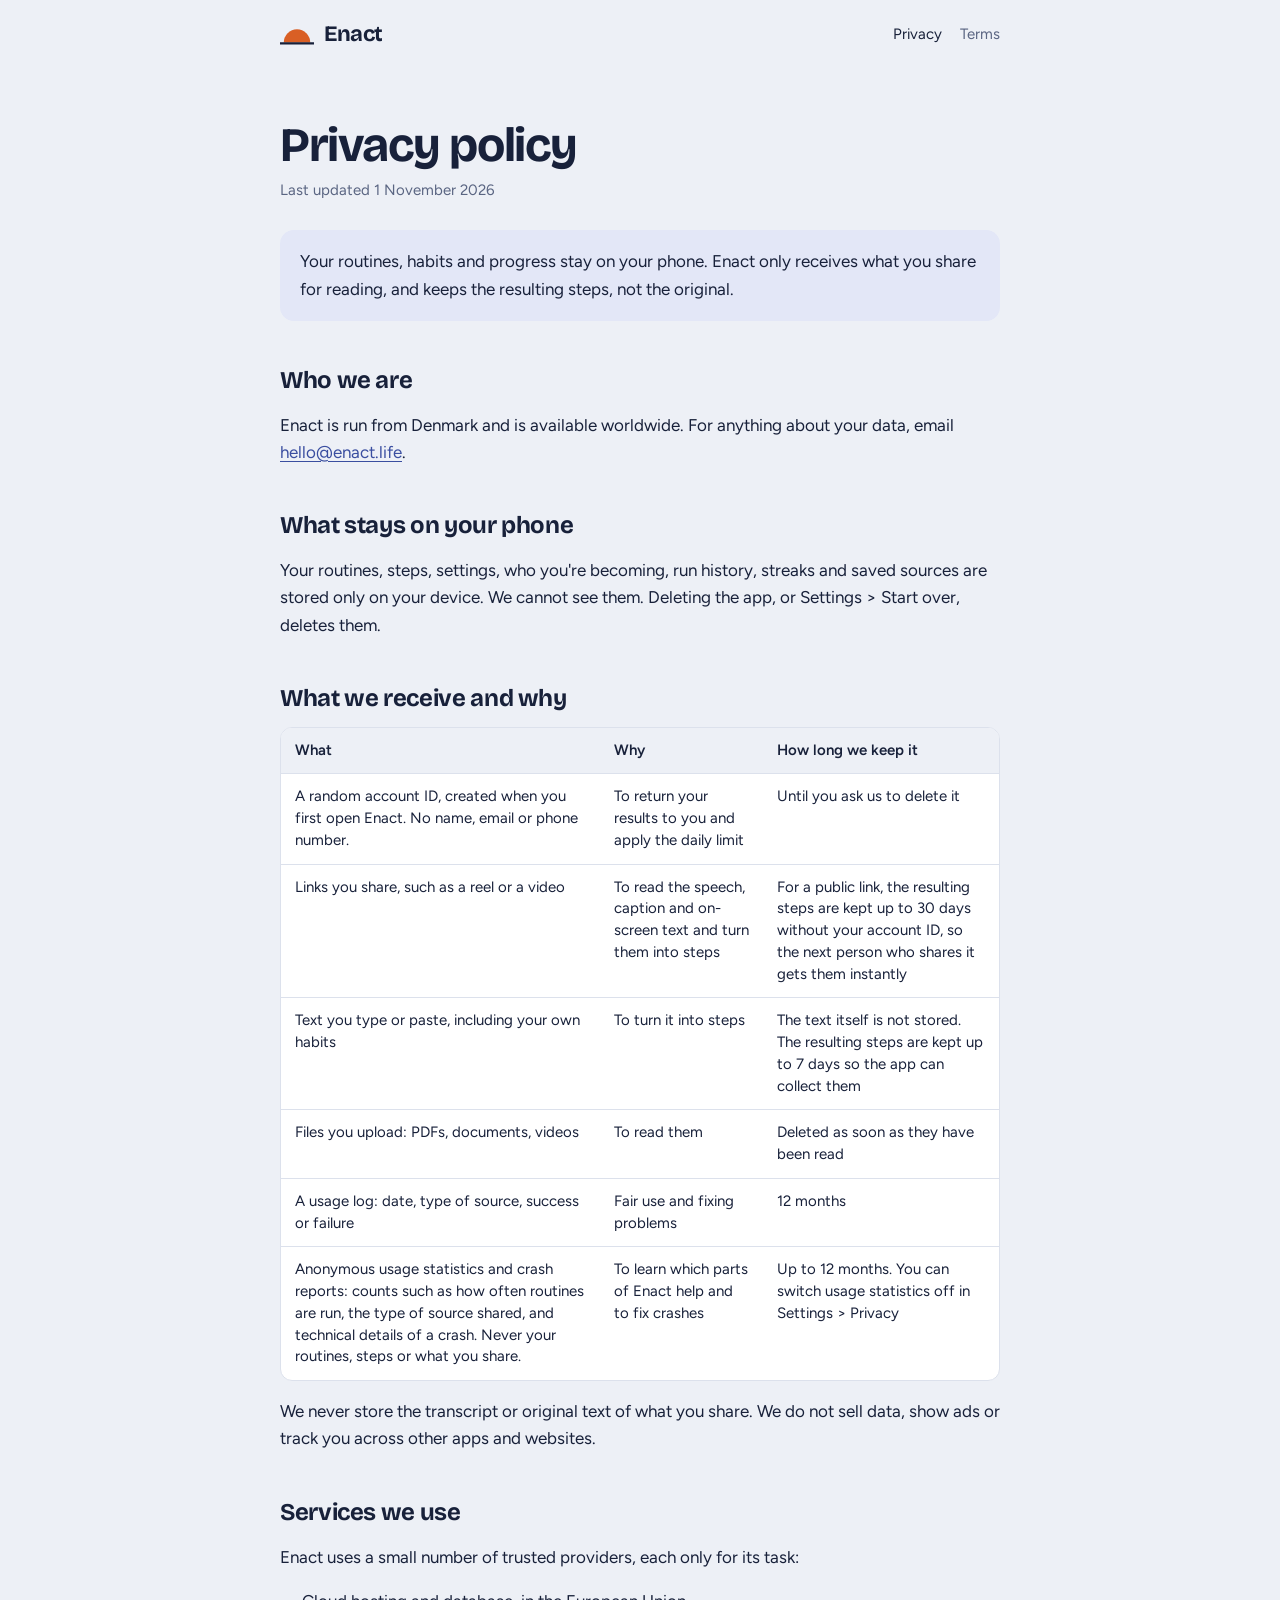
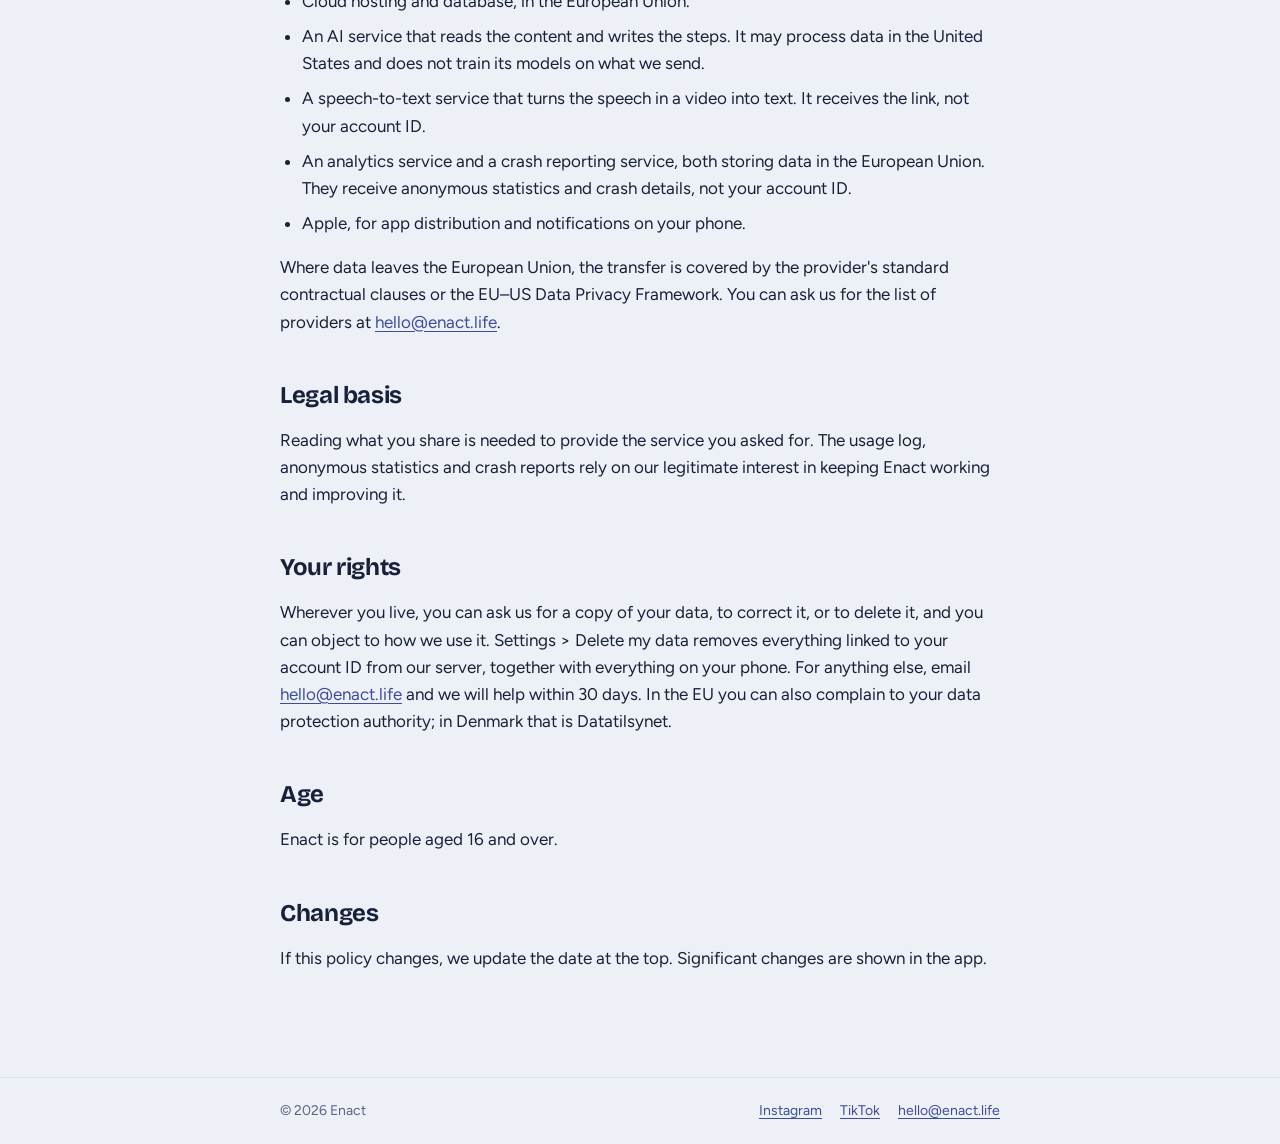
==== commit 14c70097: "Footer: add TikTok @enact.life Co-Authored-By: Claude Opus 5.5 <noreply@anthropic.com> Claude-Sessio" ====
--- a/privacy/index.html
+++ b/privacy/index.html
@@ -64,6 +64,6 @@
   <h2>Changes</h2>
   <p>If this policy changes, we update the date at the top. Significant changes are shown in the app.</p>
 </main>
-<footer><div class="bar"><span>&copy; 2026 Enact</span><span class="links"><a href="https://www.instagram.com/enact.life/" rel="me noopener" target="_blank">Instagram</a><a href="mailto:hello@enact.life">hello@enact.life</a></span></div></footer>
+<footer><div class="bar"><span>&copy; 2026 Enact</span><span class="links"><a href="https://www.instagram.com/enact.life/" rel="me noopener" target="_blank">Instagram</a><a href="https://www.tiktok.com/@enact.life" rel="me noopener" target="_blank">TikTok</a><a href="mailto:hello@enact.life">hello@enact.life</a></span></div></footer>
 </body>
 </html>
